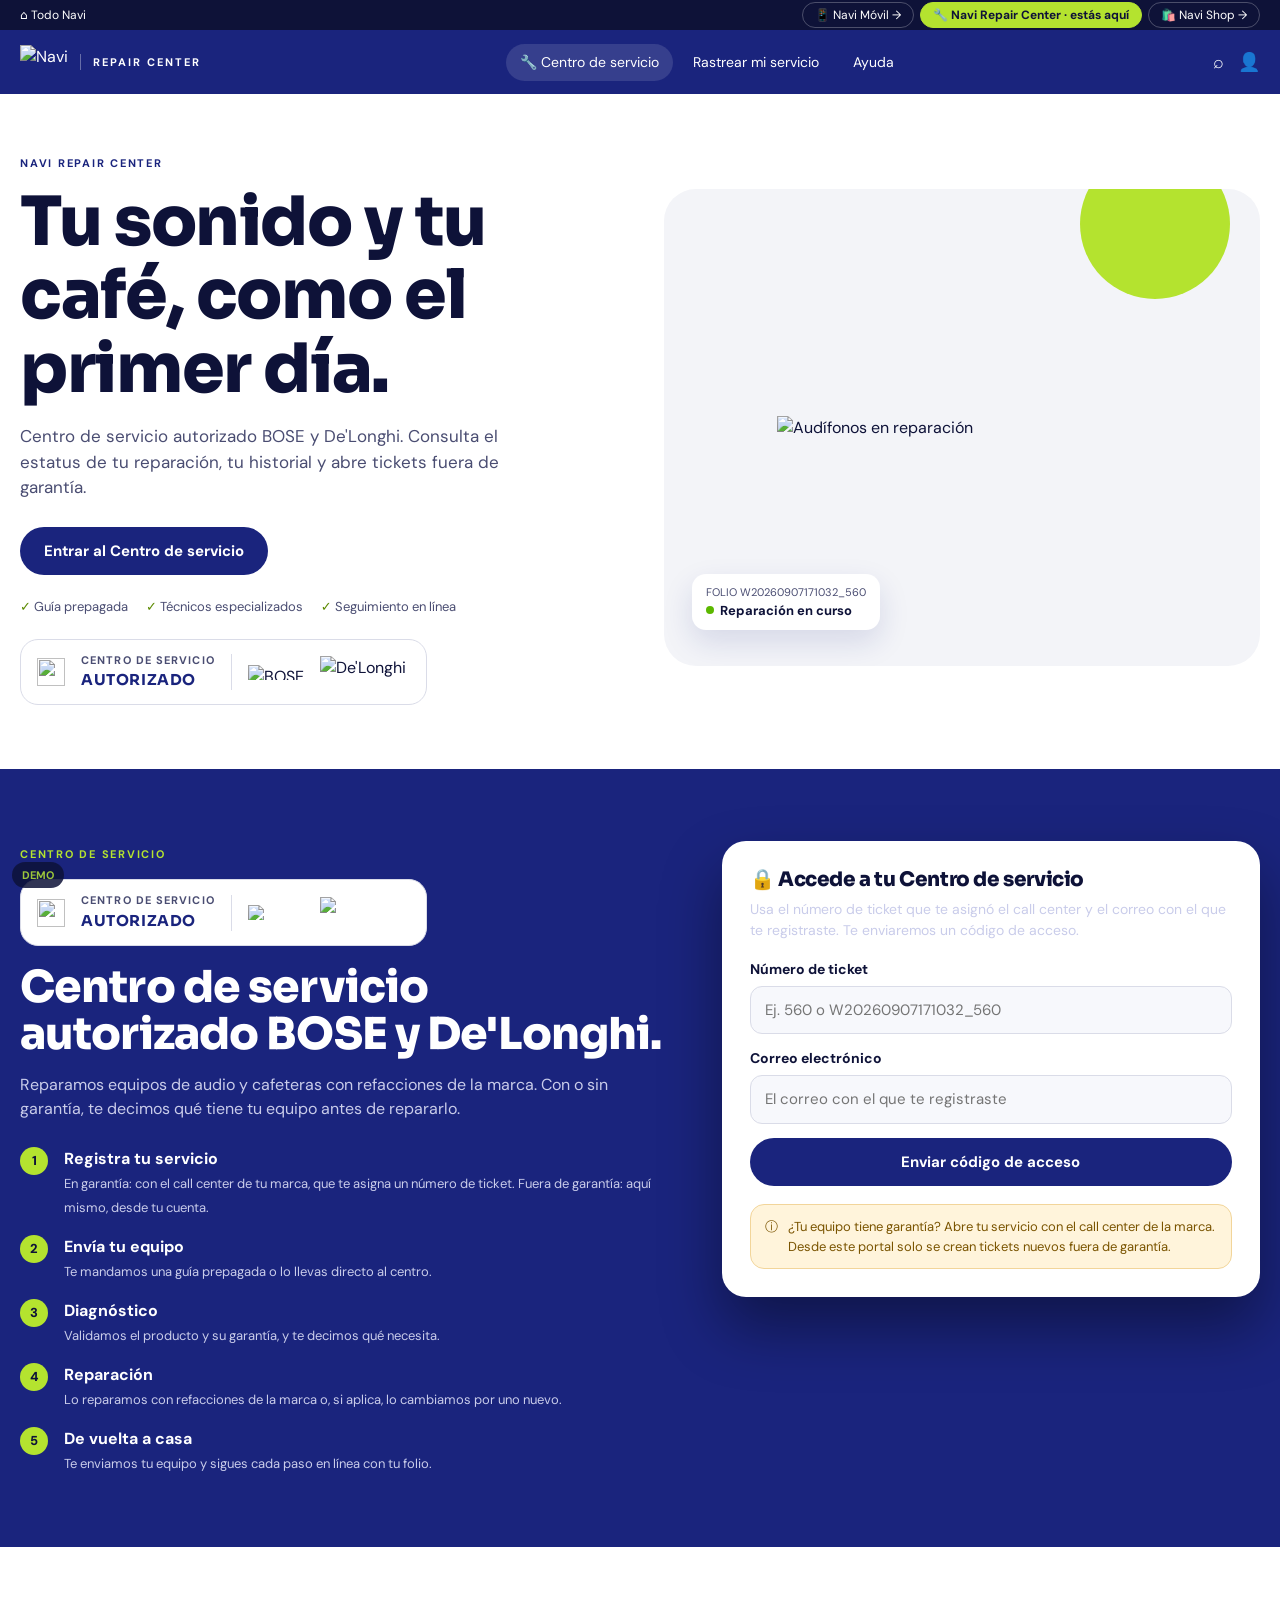
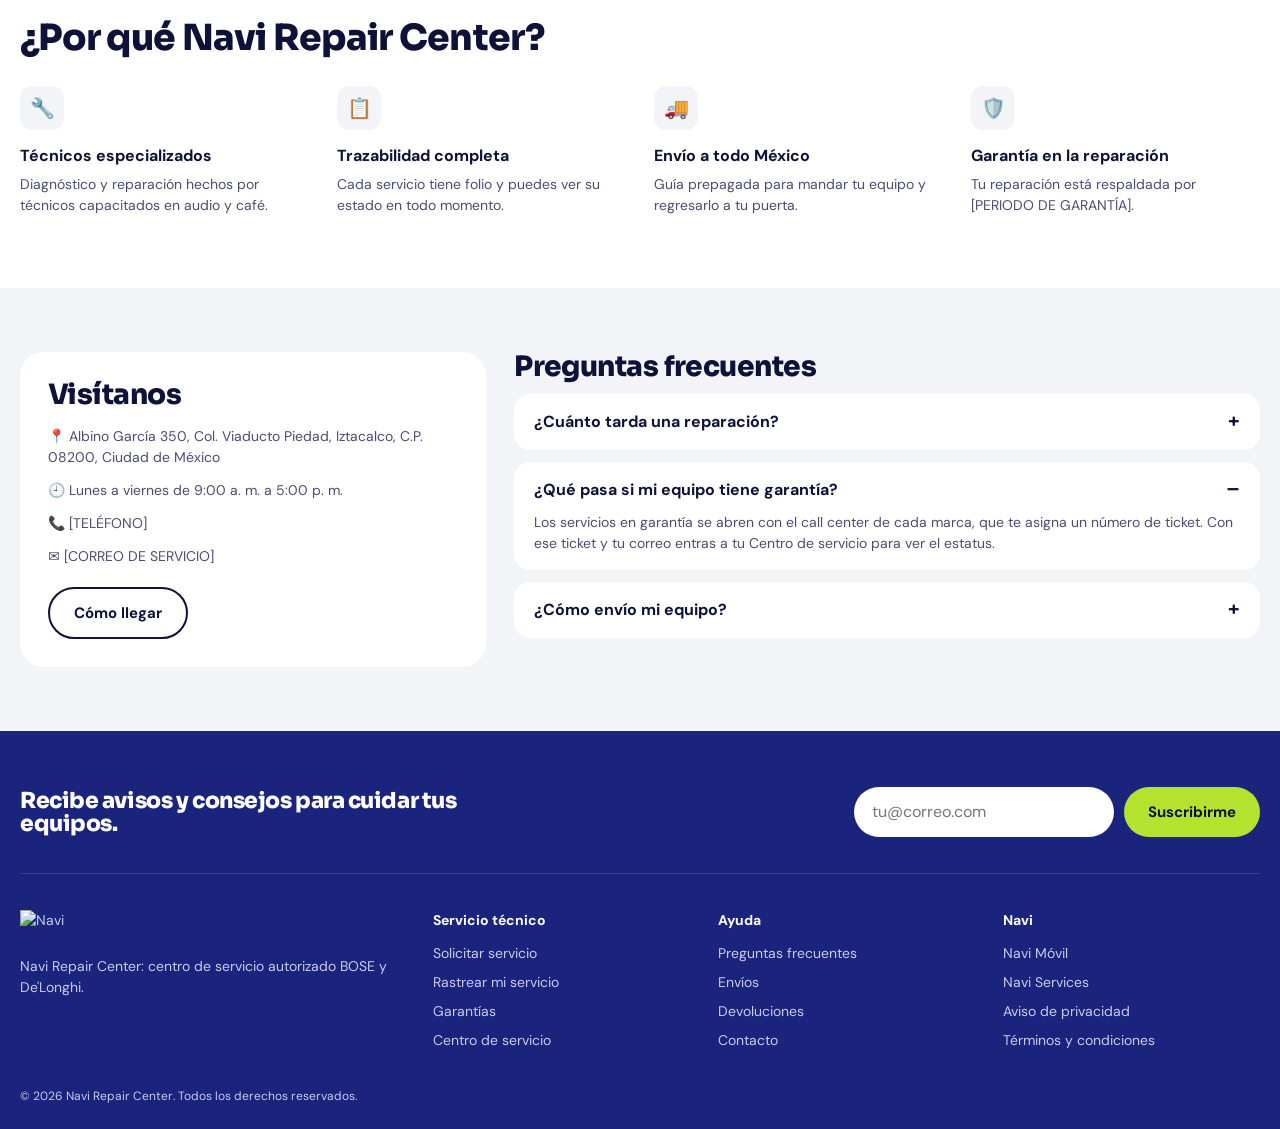
==== demo/index.html @ 7c0d2b45 "Add files via upload" ====
<!doctype html>
<html lang="es">
<head>
<meta charset="utf-8">
<meta name="viewport" content="width=device-width, initial-scale=1">
<meta name="robots" content="noindex, nofollow">
<title>Navi Repair Center · Centro de servicio autorizado</title>
<meta name="theme-color" content="#1A247D">
<link rel="icon" href="assets/icon-192.png">
<link rel="preconnect" href="https://fonts.googleapis.com">
<link rel="preconnect" href="https://fonts.gstatic.com" crossorigin>
<link href="https://fonts.googleapis.com/css2?family=Sora:wght@700;800&family=DM+Sans:wght@400;500;700&display=swap" rel="stylesheet">
<link rel="stylesheet" href="rc.css?v=1">
<style>
/* hero */
.hero{padding:56px 0 64px}
.hero .wrap{display:grid;grid-template-columns:1fr 1fr;gap:48px;align-items:center}
.hero h1{font-size:clamp(40px,5.4vw,68px);margin:12px 0 18px}
.hero p{max-width:520px;color:var(--text);font-size:17px}
.checks{display:flex;gap:18px;flex-wrap:wrap;margin:22px 0;font-size:13px;color:var(--text)}
.checks span::before{content:"✓ ";color:#5C8A00;font-weight:800}
.stage{position:relative;background:var(--bg);border-radius:32px;aspect-ratio:1.25;display:grid;place-items:center;overflow:hidden}
.stage::before{content:"";position:absolute;top:-40px;right:30px;width:150px;height:150px;border-radius:50%;background:var(--lime)}
.stage img{position:relative;width:62%;animation:float 5s ease-in-out infinite}
@keyframes float{50%{transform:translateY(-10px)}}
.stage .folio{position:absolute;left:28px;bottom:36px;background:#fff;border-radius:14px;padding:10px 14px;box-shadow:0 12px 30px #1a247d22;font-size:11px;color:var(--text)}
.stage .folio b{display:flex;align-items:center;gap:6px;font-size:13px;color:var(--ink)}
.stage .folio b::before{content:"";width:8px;height:8px;border-radius:50%;background:#5CB800}
/* centro de servicio */
.center{background:var(--navy);color:#fff;padding:72px 0}
.center .wrap{display:grid;grid-template-columns:1.2fr 1fr;gap:56px;align-items:start}
.center .eyebrow{color:var(--lime)}
.center h2{font-size:clamp(30px,3.6vw,44px);margin:18px 0 14px}
.center p{color:#C9CCEA}
.steps{list-style:none;display:grid;gap:16px;margin-top:26px}
.steps li{display:grid;grid-template-columns:32px 1fr;gap:12px}
.steps b{display:block}
.steps span{color:#C9CCEA;font-size:13px}
.steps .n{width:28px;height:28px;border-radius:50%;background:var(--lime);color:var(--ink);display:grid;place-items:center;font-weight:800;font-size:13px}
.access{color:var(--ink);box-shadow:0 30px 60px #0006}
.access h3{display:flex;align-items:center;gap:10px;font-size:20px;margin-bottom:8px}
.access form{display:grid;gap:14px;margin:18px 0}
/* por qué */
.why{padding:72px 0}
.why h2{font-size:clamp(28px,3vw,36px);margin-bottom:28px}
.why .grid{display:grid;grid-template-columns:repeat(4,1fr);gap:28px}
.why .ico{width:44px;height:44px;border-radius:12px;background:var(--bg);display:grid;place-items:center;font-size:20px;margin-bottom:14px}
.why b{display:block;margin-bottom:6px}
.why p{font-size:14px;color:var(--text)}
/* visítanos + faq */
.visit{background:var(--bg);padding:64px 0}
.visit .wrap{display:grid;grid-template-columns:1fr 1.6fr;gap:28px;align-items:start}
.visit ul{list-style:none;display:grid;gap:12px;margin:16px 0 20px;font-size:14px;color:var(--text)}
.visit h2{font-size:28px}
details{background:#fff;border-radius:16px;padding:16px 20px;margin-top:12px}
summary{cursor:pointer;font-weight:700;list-style:none;display:flex;justify-content:space-between;gap:12px}
summary::after{content:"+";font-size:20px;line-height:1}
details[open] summary::after{content:"–"}
details p{margin-top:10px;font-size:14px;color:var(--text)}
/* pie grande */
.foot{background:var(--navy);color:#C9CCEA;padding:56px 0 24px}
.news{display:flex;justify-content:space-between;align-items:center;gap:24px;flex-wrap:wrap;padding-bottom:36px;border-bottom:1px solid #ffffff22}
.news h3{color:#fff;font-size:22px;max-width:480px}
.news form{display:flex;gap:10px;flex-wrap:wrap}
.news input{background:#fff;border:0;border-radius:99px;padding:13px 18px;min-width:260px;color:var(--ink)}
.cols{display:grid;grid-template-columns:1.5fr repeat(3,1fr);gap:28px;padding:36px 0;font-size:14px}
.cols h4{color:#fff;margin-bottom:12px;font-size:14px}
.cols ul{list-style:none;display:grid;gap:8px}
.copy{font-size:12px}
@media (max-width:980px){
  .hero .wrap,.center .wrap,.visit .wrap{grid-template-columns:1fr}
  .why .grid{grid-template-columns:repeat(2,1fr)}
  .cols{grid-template-columns:1fr 1fr}
}
@media (max-width:560px){.why .grid,.cols{grid-template-columns:1fr}.news input{min-width:0;flex:1}}
</style>
</head>
<body>
<section class="hero"><div class="wrap">
  <div>
    <span class="eyebrow">Navi Repair Center</span>
    <h1>Tu sonido y tu café, como el primer día.</h1>
    <p>Centro de servicio autorizado BOSE y De'Longhi. Consulta el estatus de tu reparación, tu historial y abre tickets fuera de garantía.</p>
    <div style="margin-top:26px"><a class="btn btn-navy" href="#acceso">Entrar al Centro de servicio</a></div>
    <div class="checks"><span>Guía prepagada</span><span>Técnicos especializados</span><span>Seguimiento en línea</span></div>
    <div class="seal"><img src="assets/escudo.svg" alt="" width="28" height="28"><div class="t"><small>CENTRO DE SERVICIO</small><b>AUTORIZADO</b></div><i></i><img class="bose" src="assets/bose.png" alt="BOSE"><img class="delonghi" src="assets/delonghi.png" alt="De'Longhi"></div>
  </div>
  <div class="stage"><img src="assets/audifonos.svg" alt="Audífonos en reparación"><div class="folio">FOLIO W20260907171032_560<b>Reparación en curso</b></div></div>
</div></section>

<section class="center" id="acceso"><div class="wrap">
  <div>
    <span class="eyebrow">Centro de servicio</span>
    <div style="margin-top:14px"><div class="seal"><img src="assets/escudo.svg" alt="" width="28" height="28"><div class="t"><small>CENTRO DE SERVICIO</small><b>AUTORIZADO</b></div><i></i><img class="bose" src="assets/bose.png" alt="BOSE"><img class="delonghi" src="assets/delonghi.png" alt="De'Longhi"></div></div>
    <h2>Centro de servicio autorizado BOSE y De'Longhi.</h2>
    <p>Reparamos equipos de audio y cafeteras con refacciones de la marca. Con o sin garantía, te decimos qué tiene tu equipo antes de repararlo.</p>
    <ol class="steps">
      <li><span class="n">1</span><div><b>Registra tu servicio</b><span>En garantía: con el call center de tu marca, que te asigna un número de ticket. Fuera de garantía: aquí mismo, desde tu cuenta.</span></div></li>
      <li><span class="n">2</span><div><b>Envía tu equipo</b><span>Te mandamos una guía prepagada o lo llevas directo al centro.</span></div></li>
      <li><span class="n">3</span><div><b>Diagnóstico</b><span>Validamos el producto y su garantía, y te decimos qué necesita.</span></div></li>
      <li><span class="n">4</span><div><b>Reparación</b><span>Lo reparamos con refacciones de la marca o, si aplica, lo cambiamos por uno nuevo.</span></div></li>
      <li><span class="n">5</span><div><b>De vuelta a casa</b><span>Te enviamos tu equipo y sigues cada paso en línea con tu folio.</span></div></li>
    </ol>
  </div>
  <div class="card access">
    <h3>🔒 Accede a tu Centro de servicio</h3>
    <p class="muted" style="font-size:14px">Usa el número de ticket que te asignó el call center y el correo con el que te registraste. Te enviaremos un código de acceso.</p>
    <form id="quick" novalidate>
      <label class="field">Número de ticket<input id="qT" placeholder="Ej. 560 o W20260907171032_560" autocomplete="off"></label>
      <label class="field">Correo electrónico<input id="qE" type="email" placeholder="El correo con el que te registraste" autocomplete="email"></label>
      <button class="btn btn-navy btn-block">Enviar código de acceso</button>
    </form>
    <div class="note">ⓘ <span>¿Tu equipo tiene garantía? Abre tu servicio con el call center de la marca. Desde este portal solo se crean tickets nuevos fuera de garantía.</span></div>
  </div>
</div></section>

<section class="why"><div class="wrap">
  <h2>¿Por qué Navi Repair Center?</h2>
  <div class="grid">
    <div><div class="ico">🔧</div><b>Técnicos especializados</b><p>Diagnóstico y reparación hechos por técnicos capacitados en audio y café.</p></div>
    <div><div class="ico">📋</div><b>Trazabilidad completa</b><p>Cada servicio tiene folio y puedes ver su estado en todo momento.</p></div>
    <div><div class="ico">🚚</div><b>Envío a todo México</b><p>Guía prepagada para mandar tu equipo y regresarlo a tu puerta.</p></div>
    <div><div class="ico">🛡️</div><b>Garantía en la reparación</b><p>Tu reparación está respaldada por [PERIODO DE GARANTÍA].</p></div>
  </div>
</div></section>

<section class="visit" id="ayuda"><div class="wrap">
  <div class="card">
    <h2>Visítanos</h2>
    <ul><li>📍 Albino García 350, Col. Viaducto Piedad, Iztacalco, C.P. 08200, Ciudad de México</li><li>🕘 Lunes a viernes de 9:00 a. m. a 5:00 p. m.</li><li>📞 [TELÉFONO]</li><li>✉️ [CORREO DE SERVICIO]</li></ul>
    <a class="btn btn-line" href="https://www.google.com/maps/search/?api=1&query=Albino+Garc%C3%ADa+350+Viaducto+Piedad+Iztacalco+CDMX" target="_blank" rel="noopener">Cómo llegar</a>
  </div>
  <div>
    <h2 style="font-size:28px">Preguntas frecuentes</h2>
    <details><summary>¿Cuánto tarda una reparación?</summary><p>Normalmente de 5 a 10 días hábiles desde que recibimos tu equipo, según el diagnóstico y las refacciones.</p></details>
    <details open><summary>¿Qué pasa si mi equipo tiene garantía?</summary><p>Los servicios en garantía se abren con el call center de cada marca, que te asigna un número de ticket. Con ese ticket y tu correo entras a tu Centro de servicio para ver el estatus.</p></details>
    <details><summary>¿Cómo envío mi equipo?</summary><p>Al crear tu ticket eliges guía prepagada (te la mandamos por correo) o llevarlo tú al centro en Iztacalco.</p></details>
  </div>
</div></section>

<footer class="foot"><div class="wrap">
  <div class="news"><h3>Recibe avisos y consejos para cuidar tus equipos.</h3>
    <form id="news"><input type="email" required placeholder="tu@correo.com" aria-label="Correo"><button class="btn btn-lime">Suscribirme</button></form></div>
  <div class="cols">
    <div><img src="assets/navi-logo.png" alt="Navi" style="height:34px;margin-bottom:12px"><p>Navi Repair Center: centro de servicio autorizado BOSE y De'Longhi.</p></div>
    <div><h4>Servicio técnico</h4><ul><li><a href="acceso.html">Solicitar servicio</a></li><li><a href="acceso.html">Rastrear mi servicio</a></li><li><a href="#ayuda">Garantías</a></li><li><a href="#acceso">Centro de servicio</a></li></ul></div>
    <div><h4>Ayuda</h4><ul><li><a href="#ayuda">Preguntas frecuentes</a></li><li><a href="#ayuda">Envíos</a></li><li><a href="#ayuda">Devoluciones</a></li><li><a href="#ayuda">Contacto</a></li></ul></div>
    <div><h4>Navi</h4><ul><li><a href="https://www.navimovil.com/demo/">Navi Móvil</a></li><li><a href="#">Navi Services</a></li><li><a href="#">Aviso de privacidad</a></li><li><a href="#">Términos y condiciones</a></li></ul></div>
  </div>
  <p class="copy">© 2026 Navi Repair Center. Todos los derechos reservados.</p>
</div></footer>

<script src="rc.js?v=1"></script>
<script>
rcChrome('centro');
// el formulario rápido lleva al acceso con los datos ya escritos
document.getElementById('quick').addEventListener('submit', e => {
  e.preventDefault();
  try { sessionStorage.setItem('navirc.prefill', JSON.stringify({ t: qT.value, e: qE.value })); } catch {}
  location.href = 'acceso.html#enviar';
});
document.getElementById('news').addEventListener('submit', e => { e.preventDefault(); e.target.innerHTML = '<b style="color:#fff">¡Listo! Te escribiremos pronto.</b>'; });
</script>
</body>
</html>
---- demo/rc.css ----
/* Navi Repair Center: estilos compartidos (colores y tipografía del diseño en Figma) */
:root{
  --navy:#1A247D; --navy-2:#141C66; --ink:#0E1238; --text:#4A4D72; --muted:#7A7DA0;
  --line:#DADCE8; --bg:#F3F4F8; --card:#FFFFFF; --lime:#B4E32F; --lime-soft:#EEF8D6;
  --warn:#FFF4DB; --warn-line:#F2D59A; --warn-ink:#7A5400; --bad:#D6455D;
  --display:"Sora", system-ui, sans-serif; --body:"DM Sans", system-ui, sans-serif;
}
*{box-sizing:border-box;margin:0;padding:0}
html,body{overflow-x:clip}
body{font-family:var(--body);color:var(--ink);background:var(--card);line-height:1.5}
img{display:block;max-width:100%}
a{color:inherit;text-decoration:none}
button,input,select,textarea{font:inherit;color:inherit}
button{cursor:pointer;border:0;background:none}
.wrap{width:min(1240px,100% - 32px);margin-inline:auto}
h1,h2,h3{font-family:var(--display);font-weight:800;letter-spacing:-.02em;line-height:1.08}
.eyebrow{font-size:11px;font-weight:700;letter-spacing:.16em;text-transform:uppercase;color:var(--navy)}
.muted{color:var(--text)}

/* barra de secciones Navi */
.sections{background:var(--ink);color:#fff;font-size:12px}
.sections .wrap{display:flex;justify-content:space-between;align-items:center;gap:10px;min-height:30px}
.sections nav{display:flex;gap:6px}
.sections nav a{padding:3px 12px;border:1px solid #ffffff40;border-radius:99px;white-space:nowrap}
.sections nav a.on{background:var(--lime);color:var(--ink);border-color:var(--lime);font-weight:700}
/* encabezado */
header.main{background:var(--navy);color:#fff;position:sticky;top:0;z-index:30}
header.main .wrap{display:flex;align-items:center;gap:24px;height:64px}
.logo{display:flex;align-items:center;gap:12px}
.logo img{height:34px;width:auto}
.logo small{font-size:11px;font-weight:700;letter-spacing:.18em;padding-left:12px;border-left:1px solid #ffffff55}
.menu{display:flex;gap:6px;margin-inline:auto;font-size:14px}
.menu a{padding:8px 14px;border-radius:99px}
.menu a.on,.menu a:hover{background:#ffffff1f}
.hdr-icons{display:flex;gap:14px;font-size:18px}
/* botones */
.btn{display:inline-flex;align-items:center;justify-content:center;gap:8px;padding:13px 24px;border-radius:99px;font-weight:700;font-size:15px;transition:transform .2s,box-shadow .2s,background .2s}
.btn:hover{transform:translateY(-2px)}
.btn:disabled{opacity:.45;pointer-events:none}
.btn-navy{background:var(--navy);color:#fff}
.btn-lime{background:var(--lime);color:var(--ink)}
.btn-line{border:2px solid var(--ink)}
.btn-block{width:100%}
/* tarjetas y formularios */
.card{background:var(--card);border-radius:24px;padding:28px}
.field{display:grid;gap:6px;font-size:14px;font-weight:700}
.field input,.field select,.field textarea{font-weight:400;background:#F7F8FC;border:1.5px solid var(--line);border-radius:12px;padding:12px 14px;font-size:15px;width:100%}
.field input:focus,.field select:focus,.field textarea:focus{outline:none;border-color:var(--navy);box-shadow:0 0 0 4px #1A247D1a}
.field input[readonly]{background:#E9EBF3;font-weight:700}
.note{display:flex;gap:10px;align-items:flex-start;background:var(--warn);border:1px solid var(--warn-line);color:var(--warn-ink);border-radius:14px;padding:12px 14px;font-size:13px}
.note.bad{background:#FDECEF;border-color:#F3B9C3;color:#8E1F33}
.pill{display:inline-block;font-size:12px;font-weight:700;padding:4px 10px;border-radius:99px;background:var(--lime-soft);color:#3D5A00;white-space:nowrap}
.pill.oow{background:#FFF1D6;color:#8A5A00}
.pill.done{background:#ECEDF3;color:var(--text)}
/* sello autorizado */
.seal{display:inline-flex;align-items:center;gap:16px;background:#fff;border:1px solid var(--line);border-radius:18px;padding:12px 20px 12px 16px;max-width:100%}
@media (max-width:560px){.seal{flex-wrap:wrap;gap:12px}.seal i{display:none}}
.seal .t small{display:block;font-size:11px;font-weight:700;letter-spacing:.1em;color:var(--text)}
.seal .t b{font-family:var(--display);font-size:15px;color:var(--navy);letter-spacing:.04em}
.seal i{width:1px;height:36px;background:var(--line)}
.seal .bose{height:15px;width:auto}
.seal .delonghi{height:32px;width:auto}
/* pie */
footer.mini{background:var(--navy);color:#C9CCEA;font-size:13px}
footer.mini .wrap{display:flex;justify-content:space-between;gap:12px;flex-wrap:wrap;padding-block:22px}
.demo-tag{position:fixed;left:12px;bottom:12px;z-index:50;background:var(--ink);color:var(--lime);font-size:11px;font-weight:700;padding:5px 10px;border-radius:99px;opacity:.85}
@media (max-width:860px){
  .menu{display:none}
  .sections nav a:not(.on){display:none}
}
@media (prefers-reduced-motion:reduce){*{transition:none!important;animation:none!important}}
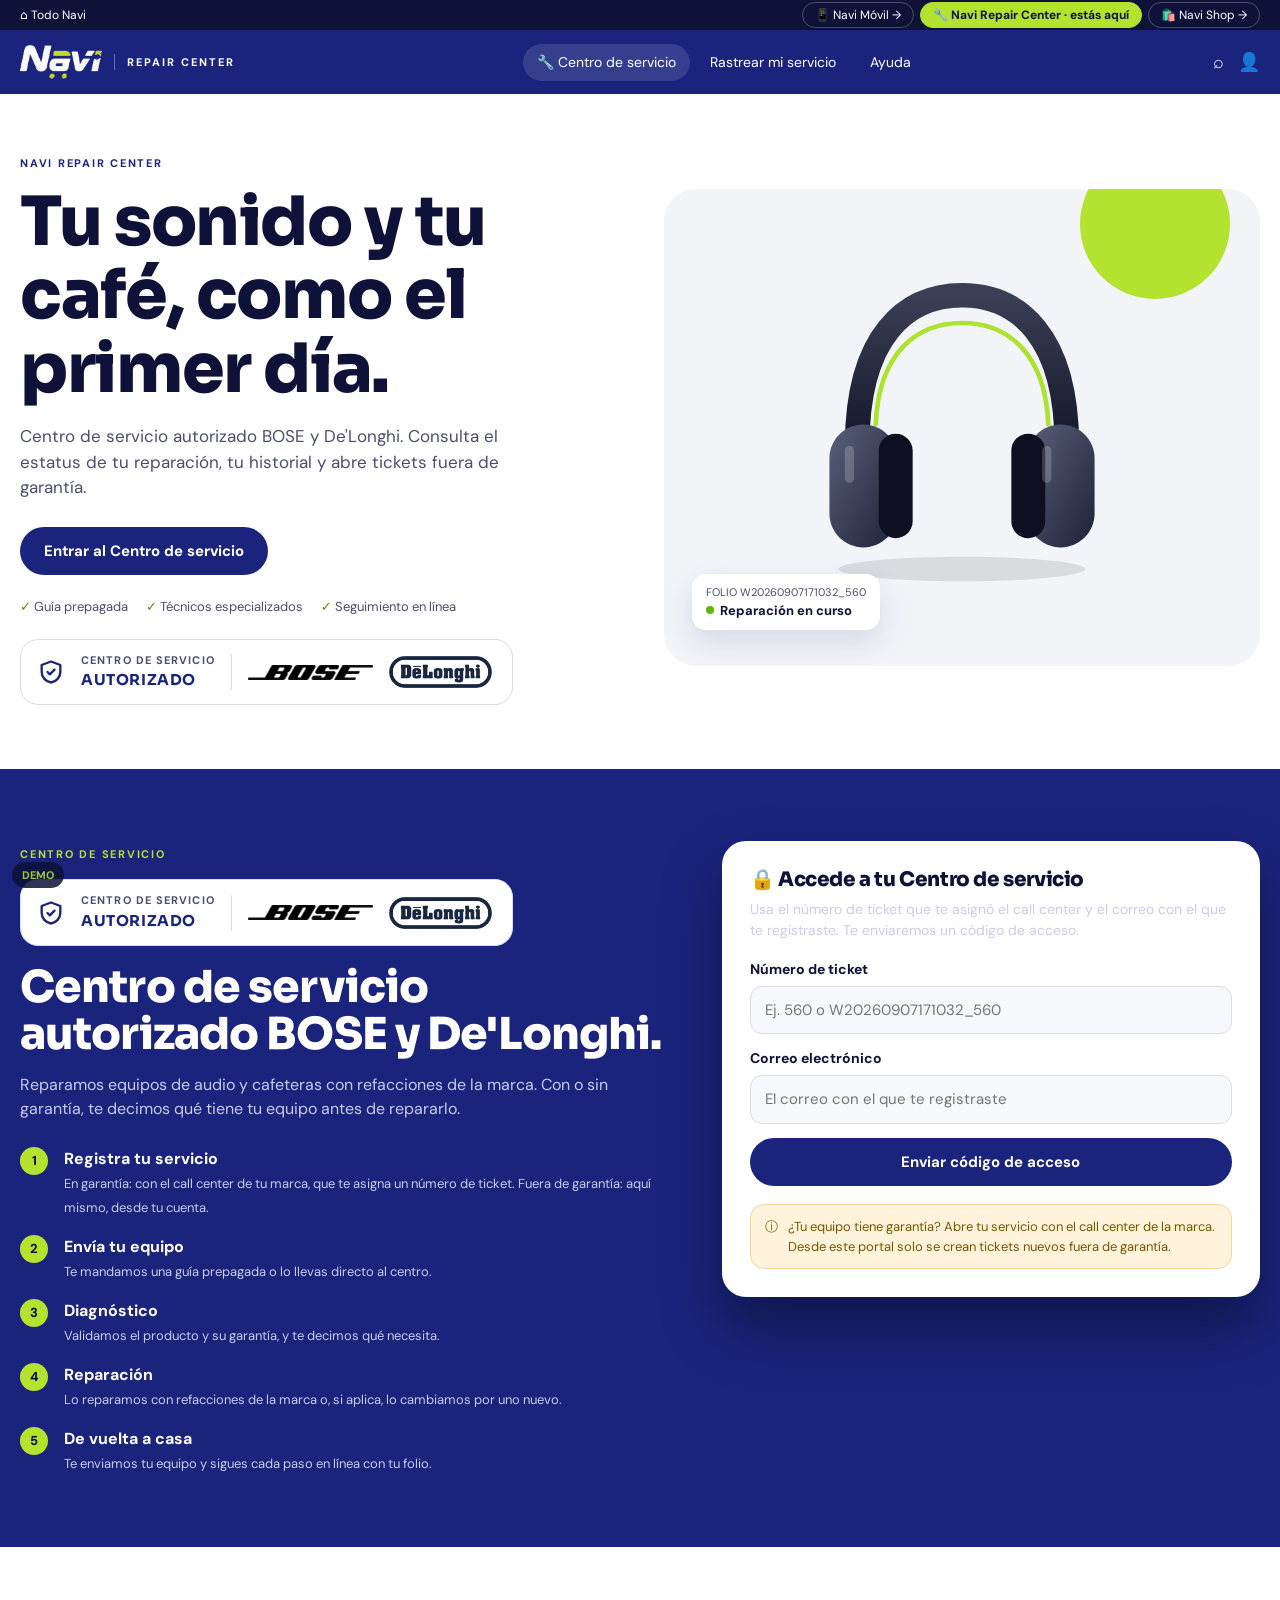
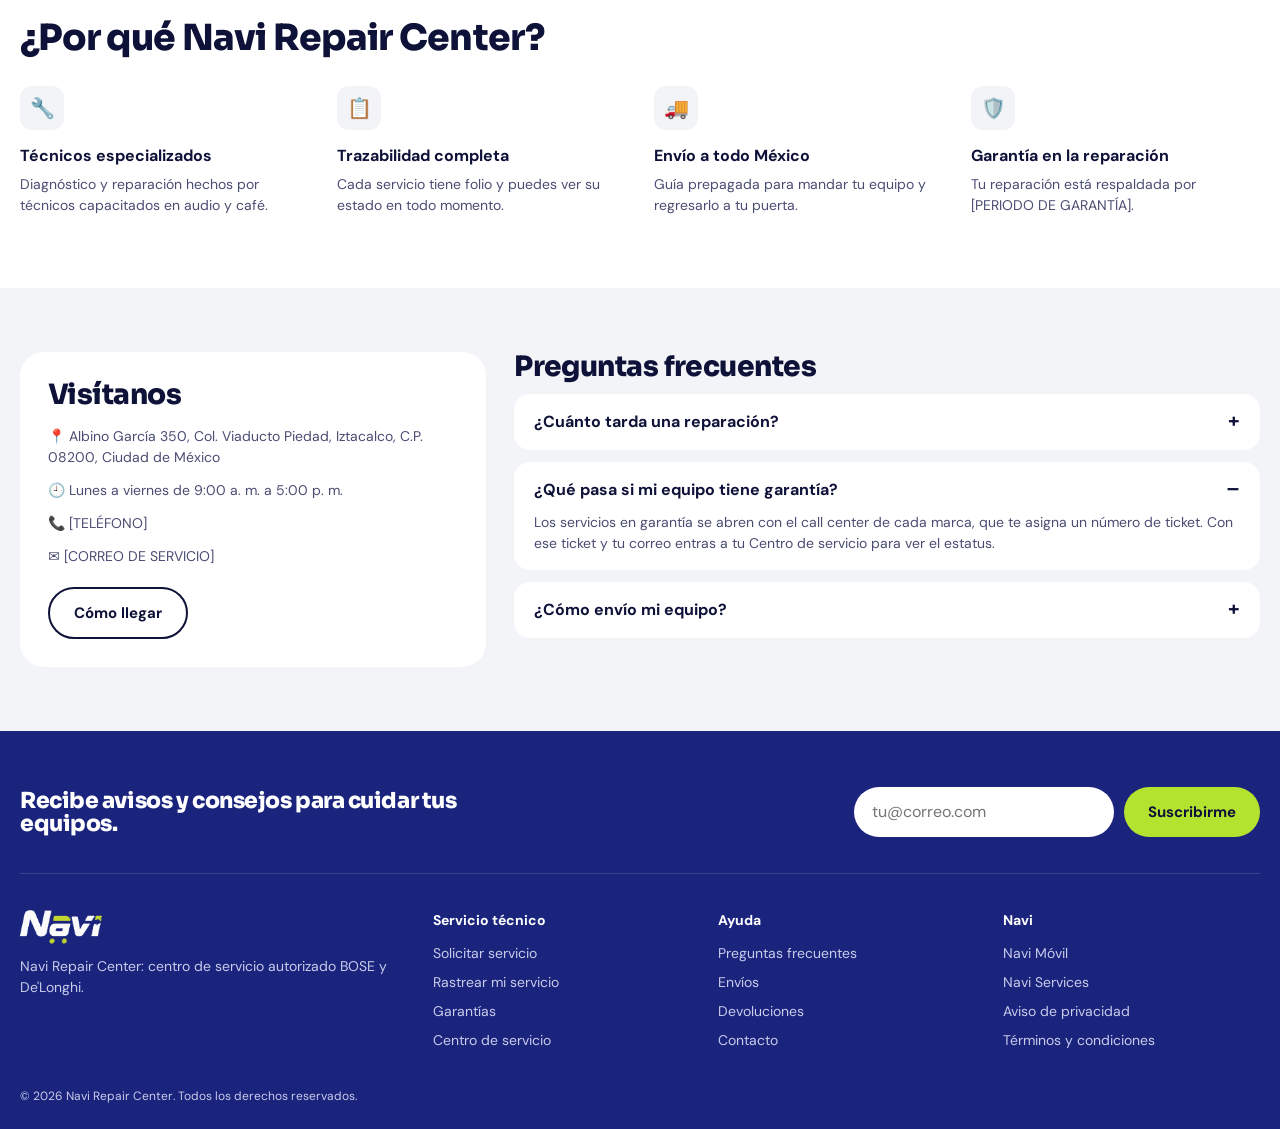
==== commit b6e7caba: "Add files via upload" ====
--- a/demo/index.html
+++ b/demo/index.html
@@ -150,7 +150,7 @@
   <p class="copy">© 2026 Navi Repair Center. Todos los derechos reservados.</p>
 </div></footer>
 
-<script src="rc.js?v=1"></script>
+<script src="rc.js?v=2"></script>
 <script>
 rcChrome('centro');
 // el formulario rápido lleva al acceso con los datos ya escritos
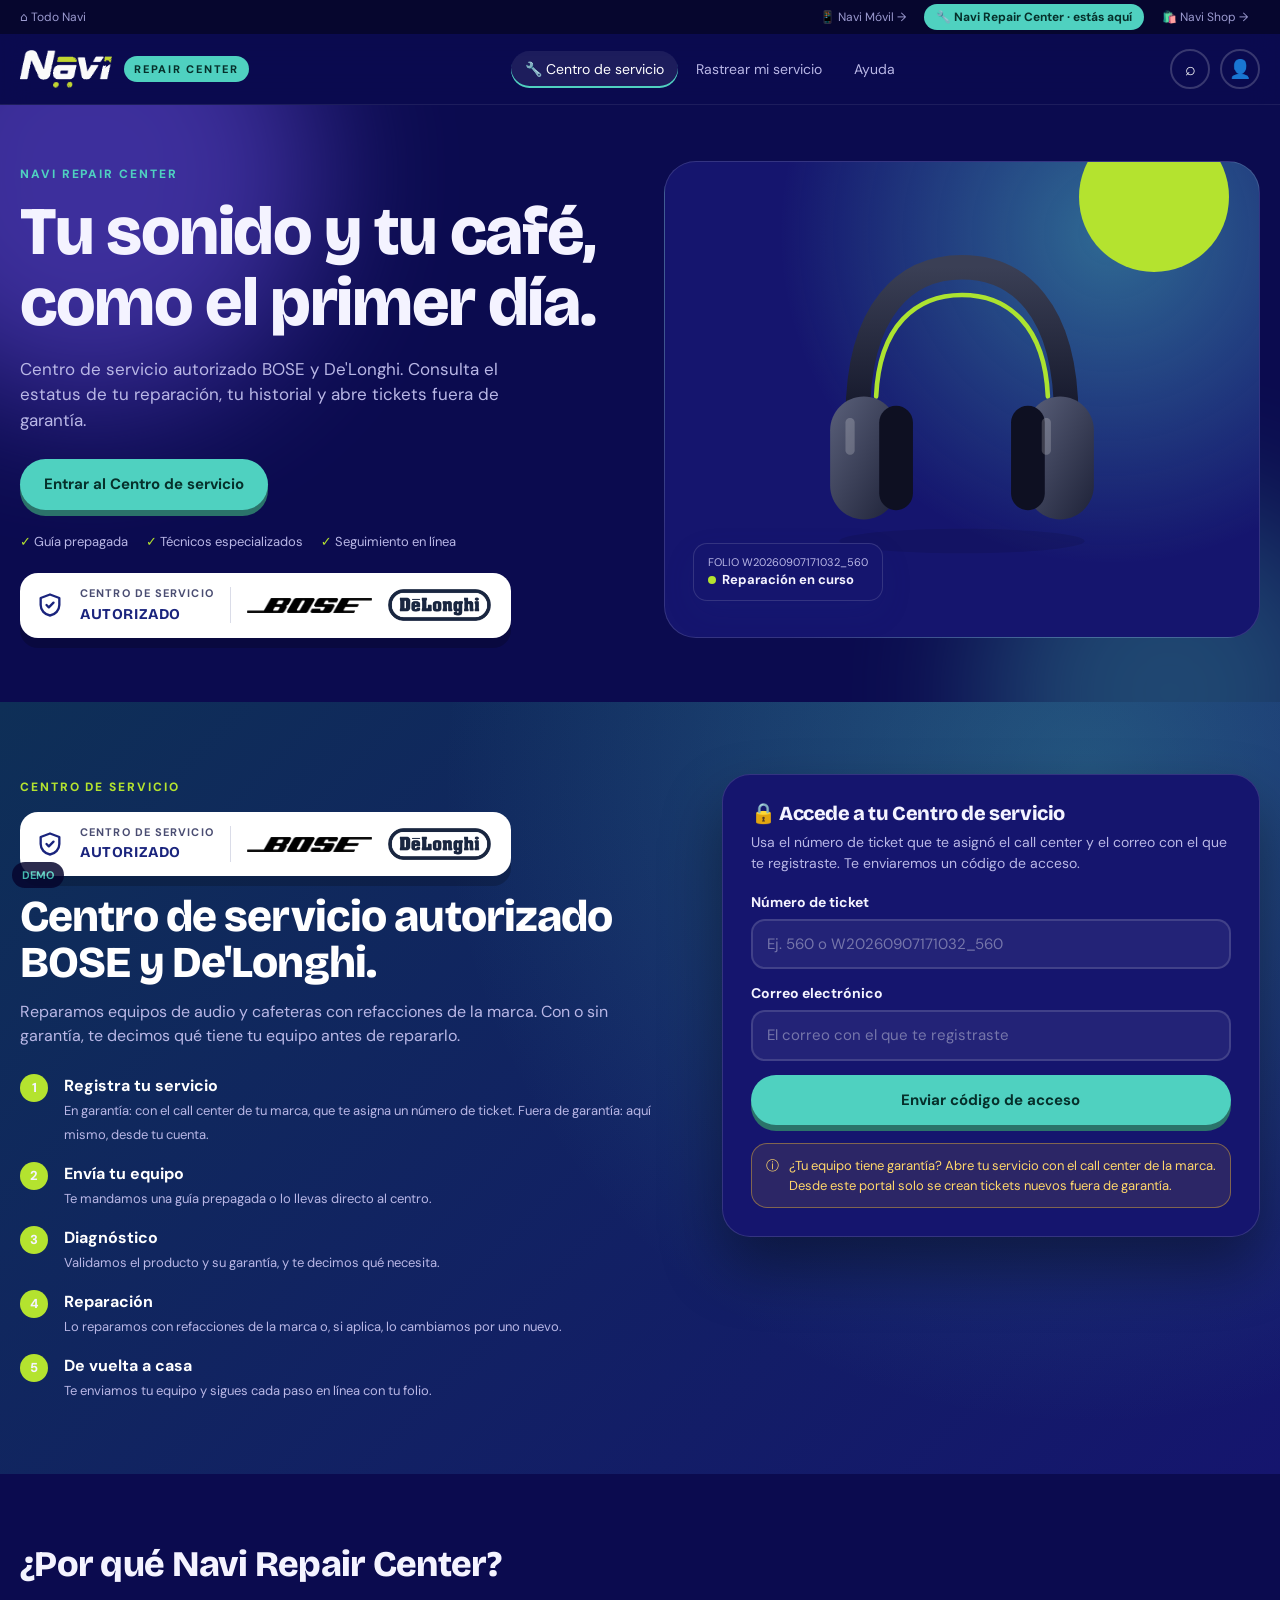
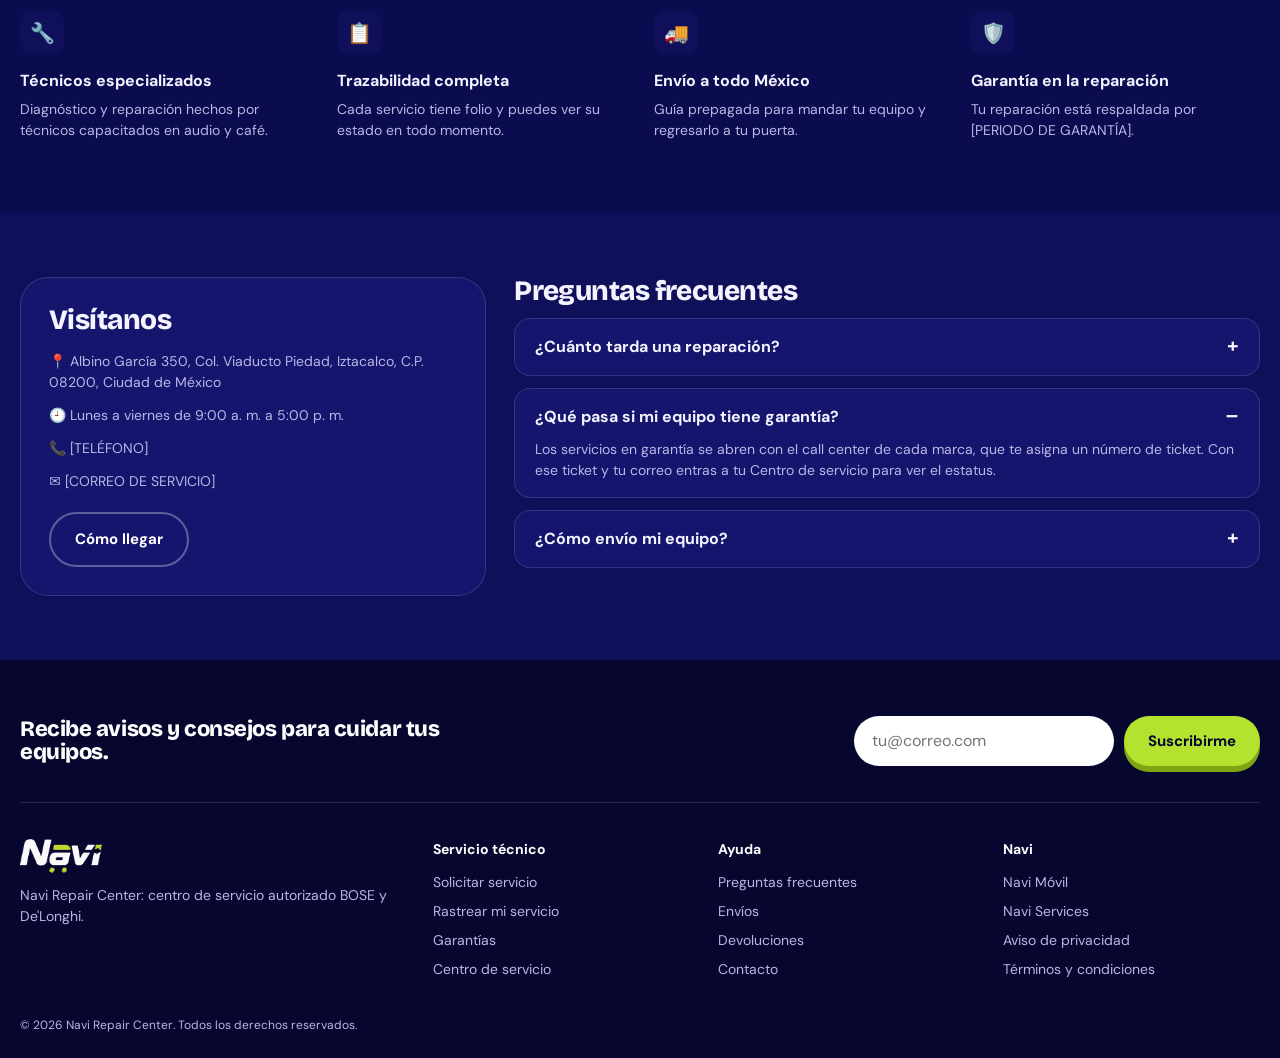
==== commit fce87363: "Repair Center con la imagen de Navi Móvil (acento turquesa)" ====
--- a/demo/index.html
+++ b/demo/index.html
@@ -5,37 +5,37 @@
 <meta name="viewport" content="width=device-width, initial-scale=1">
 <meta name="robots" content="noindex, nofollow">
 <title>Navi Repair Center · Centro de servicio autorizado</title>
-<meta name="theme-color" content="#1A247D">
+<meta name="theme-color" content="#0B0B4F">
 <link rel="icon" href="assets/icon-192.png">
 <link rel="preconnect" href="https://fonts.googleapis.com">
 <link rel="preconnect" href="https://fonts.gstatic.com" crossorigin>
-<link href="https://fonts.googleapis.com/css2?family=Sora:wght@700;800&family=DM+Sans:wght@400;500;700&display=swap" rel="stylesheet">
-<link rel="stylesheet" href="rc.css?v=1">
+<link href="https://fonts.googleapis.com/css2?family=Bricolage+Grotesque:opsz,wght@12..96,600;12..96,800&family=DM+Sans:wght@400;500;700&display=swap" rel="stylesheet">
+<link rel="stylesheet" href="rc.css?v=3">
 <style>
 /* hero */
-.hero{padding:56px 0 64px}
+.hero{padding:56px 0 64px;position:relative;overflow:hidden}.hero .wrap{position:relative}
 .hero .wrap{display:grid;grid-template-columns:1fr 1fr;gap:48px;align-items:center}
 .hero h1{font-size:clamp(40px,5.4vw,68px);margin:12px 0 18px}
 .hero p{max-width:520px;color:var(--text);font-size:17px}
 .checks{display:flex;gap:18px;flex-wrap:wrap;margin:22px 0;font-size:13px;color:var(--text)}
-.checks span::before{content:"✓ ";color:#5C8A00;font-weight:800}
-.stage{position:relative;background:var(--bg);border-radius:32px;aspect-ratio:1.25;display:grid;place-items:center;overflow:hidden}
+.checks span::before{content:"✓ ";color:var(--lime);font-weight:800}
+.stage{position:relative;background:radial-gradient(circle at 75% 15%,color-mix(in srgb,var(--acc) 45%,transparent),transparent 55%),var(--navy-2);border:1px solid var(--line);border-radius:32px;aspect-ratio:1.25;display:grid;place-items:center;overflow:hidden}
 .stage::before{content:"";position:absolute;top:-40px;right:30px;width:150px;height:150px;border-radius:50%;background:var(--lime)}
 .stage img{position:relative;width:62%;animation:float 5s ease-in-out infinite}
 @keyframes float{50%{transform:translateY(-10px)}}
-.stage .folio{position:absolute;left:28px;bottom:36px;background:#fff;border-radius:14px;padding:10px 14px;box-shadow:0 12px 30px #1a247d22;font-size:11px;color:var(--text)}
+.stage .folio{position:absolute;left:28px;bottom:36px;background:var(--card);border:1px solid var(--line);border-radius:14px;padding:10px 14px;box-shadow:0 12px 30px #1a247d22;font-size:11px;color:var(--text)}
 .stage .folio b{display:flex;align-items:center;gap:6px;font-size:13px;color:var(--ink)}
-.stage .folio b::before{content:"";width:8px;height:8px;border-radius:50%;background:#5CB800}
+.stage .folio b::before{content:"";width:8px;height:8px;border-radius:50%;background:var(--lime)}
 /* centro de servicio */
-.center{background:var(--navy);color:#fff;padding:72px 0}
+.center{background:radial-gradient(circle at 85% 10%,color-mix(in srgb,var(--acc) 30%,transparent),transparent 50%),linear-gradient(135deg,#0E2F57,#15156E);color:#fff;padding:72px 0}
 .center .wrap{display:grid;grid-template-columns:1.2fr 1fr;gap:56px;align-items:start}
 .center .eyebrow{color:var(--lime)}
 .center h2{font-size:clamp(30px,3.6vw,44px);margin:18px 0 14px}
-.center p{color:#C9CCEA}
+.center p{color:var(--text)}
 .steps{list-style:none;display:grid;gap:16px;margin-top:26px}
 .steps li{display:grid;grid-template-columns:32px 1fr;gap:12px}
 .steps b{display:block}
-.steps span{color:#C9CCEA;font-size:13px}
+.steps span{color:var(--text);font-size:13px}
 .steps .n{width:28px;height:28px;border-radius:50%;background:var(--lime);color:var(--ink);display:grid;place-items:center;font-weight:800;font-size:13px}
 .access{color:var(--ink);box-shadow:0 30px 60px #0006}
 .access h3{display:flex;align-items:center;gap:10px;font-size:20px;margin-bottom:8px}
@@ -52,17 +52,17 @@
 .visit .wrap{display:grid;grid-template-columns:1fr 1.6fr;gap:28px;align-items:start}
 .visit ul{list-style:none;display:grid;gap:12px;margin:16px 0 20px;font-size:14px;color:var(--text)}
 .visit h2{font-size:28px}
-details{background:#fff;border-radius:16px;padding:16px 20px;margin-top:12px}
+details{background:var(--card);border:1px solid var(--line);border-radius:16px;padding:16px 20px;margin-top:12px}
 summary{cursor:pointer;font-weight:700;list-style:none;display:flex;justify-content:space-between;gap:12px}
 summary::after{content:"+";font-size:20px;line-height:1}
 details[open] summary::after{content:"–"}
 details p{margin-top:10px;font-size:14px;color:var(--text)}
 /* pie grande */
-.foot{background:var(--navy);color:#C9CCEA;padding:56px 0 24px}
+.foot{background:var(--deep);color:var(--text);padding:56px 0 24px}
 .news{display:flex;justify-content:space-between;align-items:center;gap:24px;flex-wrap:wrap;padding-bottom:36px;border-bottom:1px solid #ffffff22}
 .news h3{color:#fff;font-size:22px;max-width:480px}
 .news form{display:flex;gap:10px;flex-wrap:wrap}
-.news input{background:#fff;border:0;border-radius:99px;padding:13px 18px;min-width:260px;color:var(--ink)}
+.news input{background:#fff;border:0;border-radius:99px;padding:13px 18px;min-width:260px;color:#0B0B4F}
 .cols{display:grid;grid-template-columns:1.5fr repeat(3,1fr);gap:28px;padding:36px 0;font-size:14px}
 .cols h4{color:#fff;margin-bottom:12px;font-size:14px}
 .cols ul{list-style:none;display:grid;gap:8px}
@@ -76,7 +76,7 @@
 </style>
 </head>
 <body>
-<section class="hero"><div class="wrap">
+<section class="hero"><div class="blob" style="width:460px;height:460px;background:#7B5CFA;top:-160px;left:-140px"></div><div class="blob" style="width:380px;height:380px;background:var(--acc);bottom:-180px;right:-80px;opacity:.3"></div><div class="wrap">
   <div>
     <span class="eyebrow">Navi Repair Center</span>
     <h1>Tu sonido y tu café, como el primer día.</h1>
--- a/demo/rc.css
+++ b/demo/rc.css
@@ -1,69 +1,89 @@
-/* Navi Repair Center: estilos compartidos (colores y tipografía del diseño en Figma) */
+/* Navi Repair Center y Navi Shop: misma imagen que Navi Móvil (azul noche, lime, Bricolage Grotesque).
+   Cada sitio cambia solo su acento: Repair = turquesa, Shop = amarillo (ver shop/shop.css). */
 :root{
-  --navy:#1A247D; --navy-2:#141C66; --ink:#0E1238; --text:#4A4D72; --muted:#7A7DA0;
-  --line:#DADCE8; --bg:#F3F4F8; --card:#FFFFFF; --lime:#B4E32F; --lime-soft:#EEF8D6;
-  --warn:#FFF4DB; --warn-line:#F2D59A; --warn-ink:#7A5400; --bad:#D6455D;
-  --display:"Sora", system-ui, sans-serif; --body:"DM Sans", system-ui, sans-serif;
+  --page:#0B0B4F; --navy-2:#15156E; --navy-3:#1E1E8A; --deep:#06062E;
+  --acc:#4FD1C0; --acc-ink:#06302B; --acc-2:#B4E32F;          /* acento del sitio */
+  --navy:var(--acc);                                           /* bordes, enfoques y cifras destacadas */
+  --ink:#F4F3FF; --text:#B9B7E6; --muted:#9C9BD0;              /* texto principal y secundario */
+  --line:#ffffff22; --bg:#10105A; --card:#15156E;
+  --lime:#B4E32F; --lime-soft:#B4E32F26;
+  --warn:#FFC22E1a; --warn-line:#FFC22E66; --warn-ink:#FFD66B; --bad:#FF6F8E;
+  --radius:28px;
+  --display:"Bricolage Grotesque", system-ui, sans-serif; --body:"DM Sans", system-ui, sans-serif;
+  color-scheme:dark;
 }
 *{box-sizing:border-box;margin:0;padding:0}
 html,body{overflow-x:clip}
-body{font-family:var(--body);color:var(--ink);background:var(--card);line-height:1.5}
+body{font-family:var(--body);color:var(--ink);background:var(--page);line-height:1.5}
 img{display:block;max-width:100%}
 a{color:inherit;text-decoration:none}
 button,input,select,textarea{font:inherit;color:inherit}
 button{cursor:pointer;border:0;background:none}
 .wrap{width:min(1240px,100% - 32px);margin-inline:auto}
-h1,h2,h3{font-family:var(--display);font-weight:800;letter-spacing:-.02em;line-height:1.08}
-.eyebrow{font-size:11px;font-weight:700;letter-spacing:.16em;text-transform:uppercase;color:var(--navy)}
+h1,h2,h3{font-family:var(--display);font-weight:800;letter-spacing:-.02em;line-height:1.04}
+.eyebrow{font-size:12px;font-weight:800;letter-spacing:.16em;text-transform:uppercase;color:var(--acc)}
 .muted{color:var(--text)}
 
 /* barra de secciones Navi */
-.sections{background:var(--ink);color:#fff;font-size:12px}
-.sections .wrap{display:flex;justify-content:space-between;align-items:center;gap:10px;min-height:30px}
+.sections{background:var(--deep);color:var(--muted);font-size:12px}
+.sections .wrap{display:flex;justify-content:space-between;align-items:center;gap:10px;min-height:34px}
 .sections nav{display:flex;gap:6px}
-.sections nav a{padding:3px 12px;border:1px solid #ffffff40;border-radius:99px;white-space:nowrap}
-.sections nav a.on{background:var(--lime);color:var(--ink);border-color:var(--lime);font-weight:700}
-/* encabezado */
-header.main{background:var(--navy);color:#fff;position:sticky;top:0;z-index:30}
-header.main .wrap{display:flex;align-items:center;gap:24px;height:64px}
+.sections nav a{padding:4px 12px;border-radius:99px;white-space:nowrap}
+.sections nav a:hover{color:#fff}
+.sections nav a.on{background:var(--acc);color:var(--acc-ink);font-weight:700}
+/* encabezado translúcido como Navi Móvil */
+header.main{position:sticky;top:0;z-index:30;backdrop-filter:blur(14px);background:color-mix(in srgb,var(--page) 80%,transparent);border-bottom:1px solid #ffffff14;color:#fff}
+header.main .wrap{display:flex;align-items:center;gap:24px;height:70px}
 .logo{display:flex;align-items:center;gap:12px}
-.logo img{height:34px;width:auto}
-.logo small{font-size:11px;font-weight:700;letter-spacing:.18em;padding-left:12px;border-left:1px solid #ffffff55}
-.menu{display:flex;gap:6px;margin-inline:auto;font-size:14px}
+.logo img{height:38px;width:auto;transition:transform .3s cubic-bezier(.3,1.6,.5,1)}
+.logo:hover img{transform:rotate(-4deg) scale(1.06)}
+.logo small{font-size:11px;font-weight:800;letter-spacing:.16em;padding:5px 10px;border-radius:99px;background:var(--acc);color:var(--acc-ink)}
+.menu{display:flex;gap:4px;margin-inline:auto;font-size:14px;color:var(--text)}
 .menu a{padding:8px 14px;border-radius:99px}
-.menu a.on,.menu a:hover{background:#ffffff1f}
-.hdr-icons{display:flex;gap:14px;font-size:18px}
-/* botones */
-.btn{display:inline-flex;align-items:center;justify-content:center;gap:8px;padding:13px 24px;border-radius:99px;font-weight:700;font-size:15px;transition:transform .2s,box-shadow .2s,background .2s}
-.btn:hover{transform:translateY(-2px)}
+.menu a.on,.menu a:hover{background:#ffffff14;color:#fff}
+.menu a.on{box-shadow:inset 0 -2px 0 var(--acc)}
+.hdr-icons{display:flex;gap:10px;font-size:18px}
+.hdr-icons a{width:40px;height:40px;border-radius:50%;display:grid;place-items:center;border:2px solid #ffffff30;transition:border-color .2s}
+.hdr-icons a:hover{border-color:var(--acc)}
+/* botones con "rebote", como en Navi Móvil */
+.btn{display:inline-flex;align-items:center;justify-content:center;gap:8px;padding:14px 24px;border-radius:99px;font-weight:700;font-size:15px;transition:transform .25s cubic-bezier(.3,1.6,.5,1),box-shadow .25s}
+.btn:hover{transform:translateY(-3px) rotate(-1.5deg)}
+.btn:active{transform:scale(.96)}
 .btn:disabled{opacity:.45;pointer-events:none}
-.btn-navy{background:var(--navy);color:#fff}
-.btn-lime{background:var(--lime);color:var(--ink)}
-.btn-line{border:2px solid var(--ink)}
+.btn-navy{background:var(--acc);color:var(--acc-ink);box-shadow:0 6px 0 color-mix(in srgb,var(--acc) 55%,#000)}
+.btn-lime{background:var(--lime);color:#06062E;box-shadow:0 6px 0 #7FA312}
+.btn-line{border:2px solid #ffffff50;color:#fff}
+.btn-line:hover{border-color:var(--acc);color:var(--acc)}
+.btn-ink{background:#fff;color:#06062E;box-shadow:0 5px 0 #0006}
 .btn-block{width:100%}
 /* tarjetas y formularios */
-.card{background:var(--card);border-radius:24px;padding:28px}
-.field{display:grid;gap:6px;font-size:14px;font-weight:700}
-.field input,.field select,.field textarea{font-weight:400;background:#F7F8FC;border:1.5px solid var(--line);border-radius:12px;padding:12px 14px;font-size:15px;width:100%}
-.field input:focus,.field select:focus,.field textarea:focus{outline:none;border-color:var(--navy);box-shadow:0 0 0 4px #1A247D1a}
-.field input[readonly]{background:#E9EBF3;font-weight:700}
-.note{display:flex;gap:10px;align-items:flex-start;background:var(--warn);border:1px solid var(--warn-line);color:var(--warn-ink);border-radius:14px;padding:12px 14px;font-size:13px}
-.note.bad{background:#FDECEF;border-color:#F3B9C3;color:#8E1F33}
-.pill{display:inline-block;font-size:12px;font-weight:700;padding:4px 10px;border-radius:99px;background:var(--lime-soft);color:#3D5A00;white-space:nowrap}
-.pill.oow{background:#FFF1D6;color:#8A5A00}
-.pill.done{background:#ECEDF3;color:var(--text)}
-/* sello autorizado */
-.seal{display:inline-flex;align-items:center;gap:16px;background:#fff;border:1px solid var(--line);border-radius:18px;padding:12px 20px 12px 16px;max-width:100%}
+.card{background:var(--card);border:1px solid var(--line);border-radius:var(--radius);padding:28px}
+.field{display:grid;gap:6px;font-size:14px;font-weight:700;color:var(--ink)}
+.field input,.field select,.field textarea{font-weight:400;background:#ffffff10;border:2px solid var(--line);border-radius:14px;padding:12px 14px;font-size:15px;width:100%;color:var(--ink)}
+.field select option{color:#000}
+.field input::placeholder,.field textarea::placeholder{color:#ffffff60}
+.field input:focus,.field select:focus,.field textarea:focus{outline:none;border-color:var(--acc);box-shadow:0 0 0 4px color-mix(in srgb,var(--acc) 22%,transparent)}
+.field input[readonly]{background:#ffffff08;font-weight:700;color:var(--text)}
+.note{display:flex;gap:10px;align-items:flex-start;background:var(--warn);border:1px solid var(--warn-line);color:var(--warn-ink);border-radius:16px;padding:12px 14px;font-size:13px}
+.note.bad{background:#FF6F8E1f;border-color:#FF6F8E66;color:#FFB3C1}
+.pill{display:inline-block;font-size:12px;font-weight:800;padding:4px 10px;border-radius:99px;background:var(--lime-soft);color:var(--lime);white-space:nowrap}
+.pill.oow{background:#FFC22E22;color:#FFD66B}
+.pill.done{background:#ffffff14;color:var(--text)}
+/* sello autorizado (los logos de marca van sobre blanco) */
+.seal{display:inline-flex;align-items:center;gap:16px;background:#fff;color:#0E1238;border-radius:18px;padding:12px 20px 12px 16px;max-width:100%;box-shadow:0 10px 0 #0003}
 @media (max-width:560px){.seal{flex-wrap:wrap;gap:12px}.seal i{display:none}}
-.seal .t small{display:block;font-size:11px;font-weight:700;letter-spacing:.1em;color:var(--text)}
-.seal .t b{font-family:var(--display);font-size:15px;color:var(--navy);letter-spacing:.04em}
-.seal i{width:1px;height:36px;background:var(--line)}
+.seal .t small{display:block;font-size:11px;font-weight:700;letter-spacing:.1em;color:#4A4D72}
+.seal .t b{font-family:var(--display);font-size:15px;color:#1A247D;letter-spacing:.04em}
+.seal i{width:1px;height:36px;background:#DADCE8}
 .seal .bose{height:15px;width:auto}
 .seal .delonghi{height:32px;width:auto}
+/* manchas de color al fondo, como Navi Móvil */
+.blob{position:absolute;border-radius:50%;filter:blur(70px);opacity:.45;pointer-events:none;animation:drift 18s ease-in-out infinite alternate}
+@keyframes drift{to{transform:translate(60px,40px) scale(1.12)}}
 /* pie */
-footer.mini{background:var(--navy);color:#C9CCEA;font-size:13px}
+footer.mini{background:var(--deep);color:var(--muted);font-size:13px}
 footer.mini .wrap{display:flex;justify-content:space-between;gap:12px;flex-wrap:wrap;padding-block:22px}
-.demo-tag{position:fixed;left:12px;bottom:12px;z-index:50;background:var(--ink);color:var(--lime);font-size:11px;font-weight:700;padding:5px 10px;border-radius:99px;opacity:.85}
+.demo-tag{position:fixed;left:12px;bottom:12px;z-index:50;background:var(--deep);color:var(--acc);font-size:11px;font-weight:700;padding:5px 10px;border-radius:99px;opacity:.85}
 @media (max-width:860px){
   .menu{display:none}
   .sections nav a:not(.on){display:none}
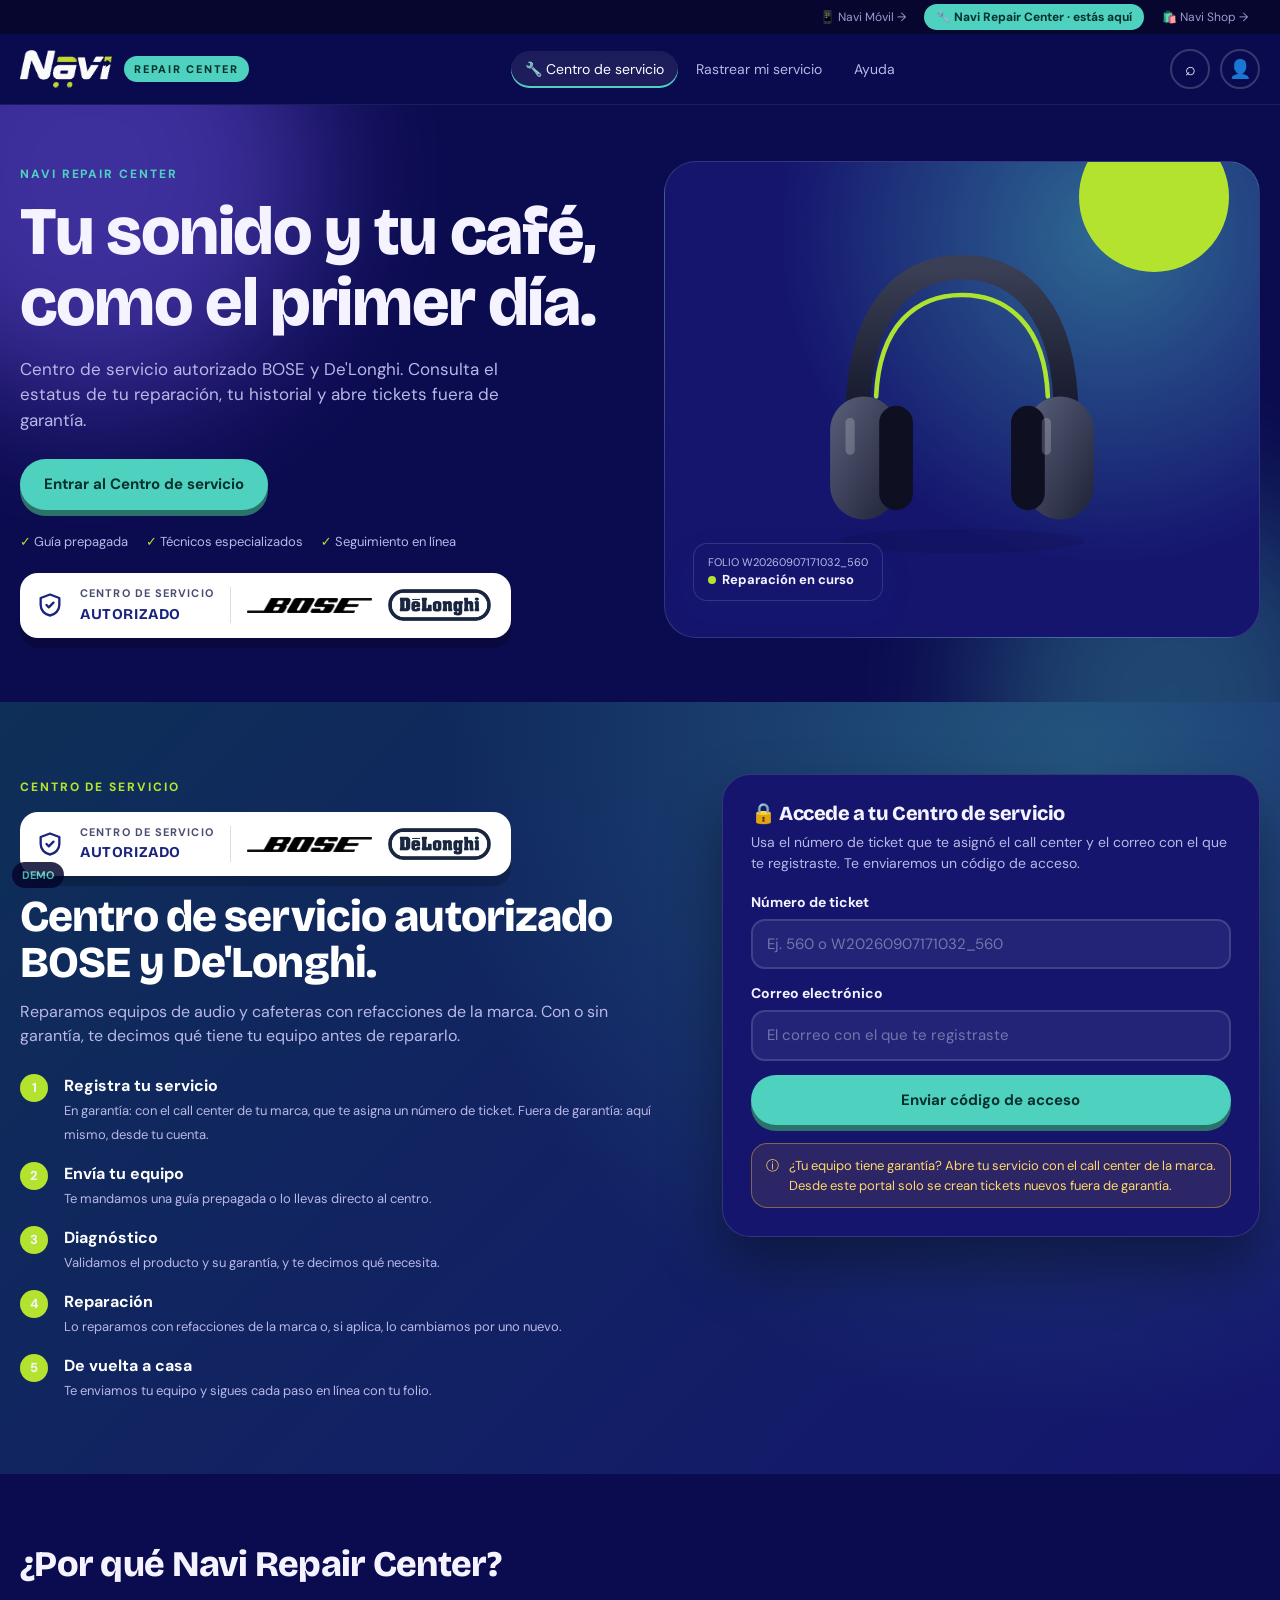
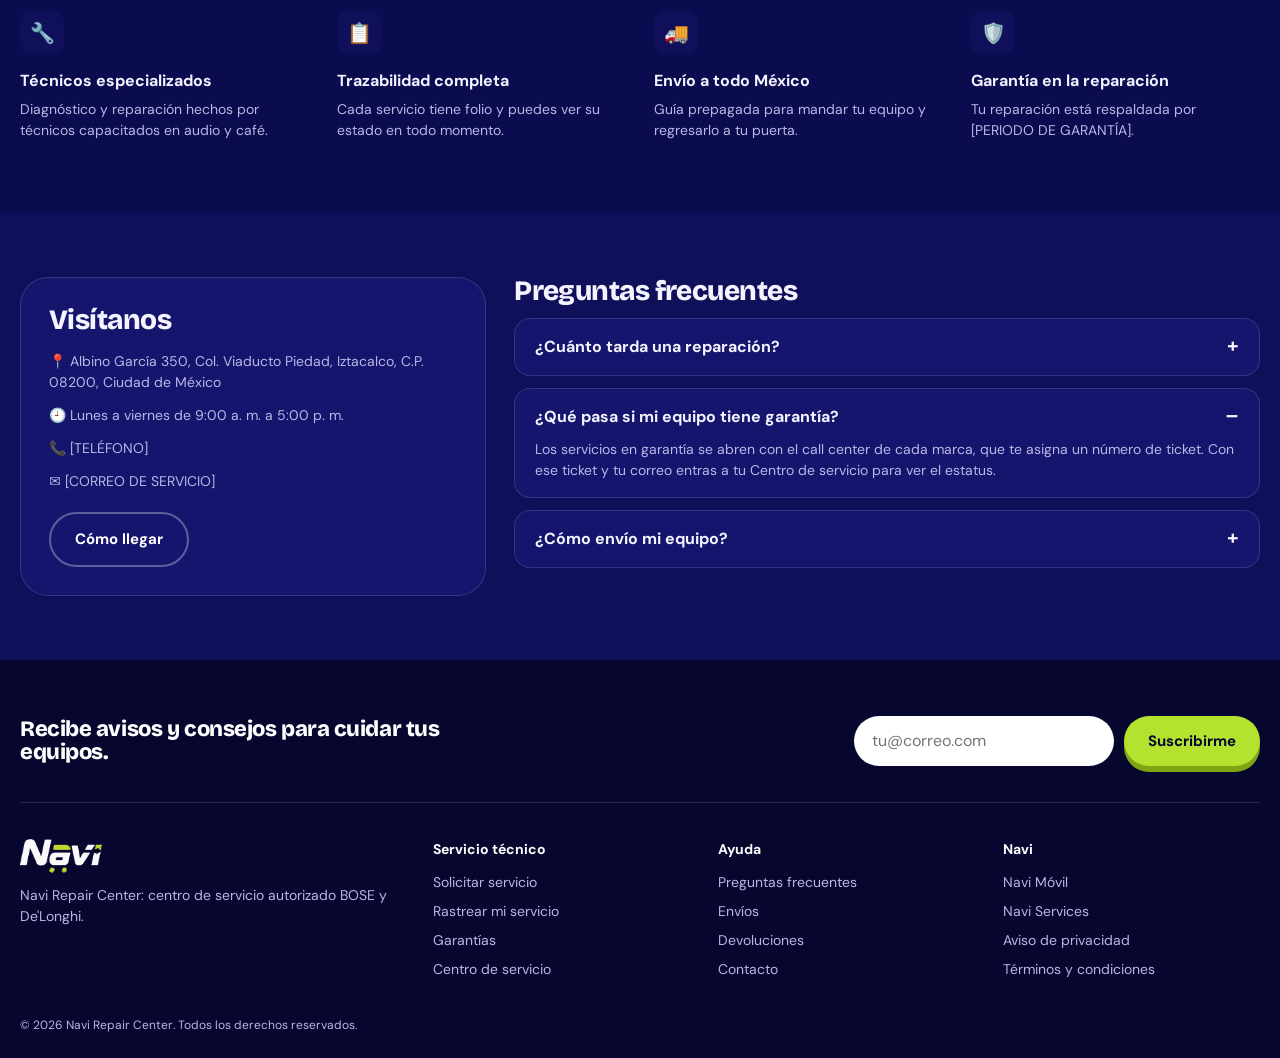
==== commit 71376622: "Barra superior sin Todo Navi" ====
--- a/demo/index.html
+++ b/demo/index.html
@@ -10,7 +10,7 @@
 <link rel="preconnect" href="https://fonts.googleapis.com">
 <link rel="preconnect" href="https://fonts.gstatic.com" crossorigin>
 <link href="https://fonts.googleapis.com/css2?family=Bricolage+Grotesque:opsz,wght@12..96,600;12..96,800&family=DM+Sans:wght@400;500;700&display=swap" rel="stylesheet">
-<link rel="stylesheet" href="rc.css?v=3">
+<link rel="stylesheet" href="rc.css?v=4">
 <style>
 /* hero */
 .hero{padding:56px 0 64px;position:relative;overflow:hidden}.hero .wrap{position:relative}
@@ -150,7 +150,7 @@
   <p class="copy">© 2026 Navi Repair Center. Todos los derechos reservados.</p>
 </div></footer>
 
-<script src="rc.js?v=2"></script>
+<script src="rc.js?v=3"></script>
 <script>
 rcChrome('centro');
 // el formulario rápido lleva al acceso con los datos ya escritos
--- a/demo/rc.css
+++ b/demo/rc.css
@@ -26,7 +26,7 @@
 
 /* barra de secciones Navi */
 .sections{background:var(--deep);color:var(--muted);font-size:12px}
-.sections .wrap{display:flex;justify-content:space-between;align-items:center;gap:10px;min-height:34px}
+.sections .wrap{display:flex;justify-content:flex-end;align-items:center;gap:10px;min-height:34px}
 .sections nav{display:flex;gap:6px}
 .sections nav a{padding:4px 12px;border-radius:99px;white-space:nowrap}
 .sections nav a:hover{color:#fff}
